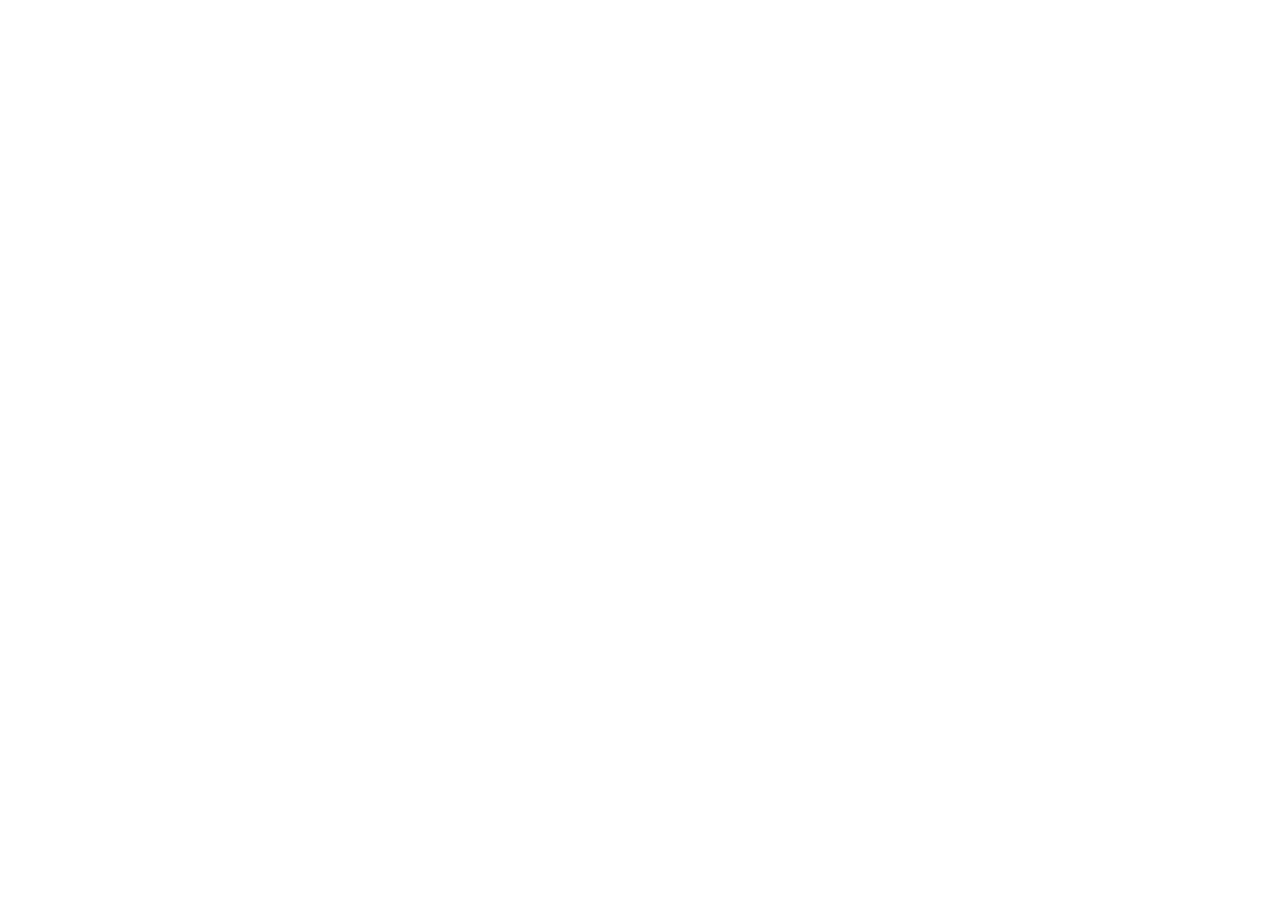
==== index.html @ 5e7575db "Point CTAs to live Web app and APK" ====
<!doctype html>
<html lang="ru">
  <head>
    <meta charset="UTF-8" />
    <link rel="icon" type="image/svg+xml" href="/arabic-mastery-landing-preview/favicon.svg" />
    <meta name="viewport" content="width=device-width, initial-scale=1.0" />
    <meta
      name="description"
      content="Arabic Mastery Foundation — изучайте арабский через настоящие предложения. Урок 1 бесплатно без карты. Полный доступ — 2000 ₽ навсегда."
    />
    <meta name="theme-color" content="#f7f3eb" />
    <title>Arabic Mastery Foundation — Изучайте арабский язык</title>
    <link rel="canonical" href="https://arabicmastery.foundation/" />
    <meta property="og:site_name" content="Arabic Mastery Foundation" />
    <meta property="og:title" content="Arabic Mastery Foundation — понимайте арабский" />
    <meta property="og:description" content="Урок 1 — бесплатно. Полный доступ — 2000 ₽ навсегда. Партнёрская программа 50%." />
    <meta property="og:type" content="website" />
    <meta property="og:locale" content="ru_RU" />
    <meta property="og:url" content="https://arabicmastery.foundation/" />
    <meta property="og:image" content="https://arabicmastery.foundation/og-image.png" />
    <meta property="og:image:alt" content="Arabic Mastery Foundation — أساس" />
    <meta property="og:image:width" content="1200" />
    <meta property="og:image:height" content="630" />
    <meta property="og:image:type" content="image/png" />
    <meta name="twitter:card" content="summary_large_image" />
    <meta name="twitter:title" content="Arabic Mastery Foundation — понимайте арабский" />
    <meta name="twitter:description" content="Урок 1 — бесплатно. Полный доступ — 2000 ₽ навсегда. Партнёрская программа 50%." />
    <meta name="twitter:image" content="https://arabicmastery.foundation/og-image.png" />
    <link rel="preconnect" href="https://fonts.googleapis.com" />
    <link rel="preconnect" href="https://fonts.gstatic.com" crossorigin />
    <link href="https://fonts.googleapis.com/css2?family=Inter:wght@300;400;500;600;700&family=Amiri:wght@400;700&family=Scheherazade+New:wght@400;500;700&display=swap" rel="stylesheet" />
    <script type="module" crossorigin src="/arabic-mastery-landing-preview/assets/index-BnB8x9pa.js"></script>
    <link rel="stylesheet" crossorigin href="/arabic-mastery-landing-preview/assets/index-DYSwurYA.css">
  </head>
  <body>
    <div id="root"></div>
  </body>
</html>
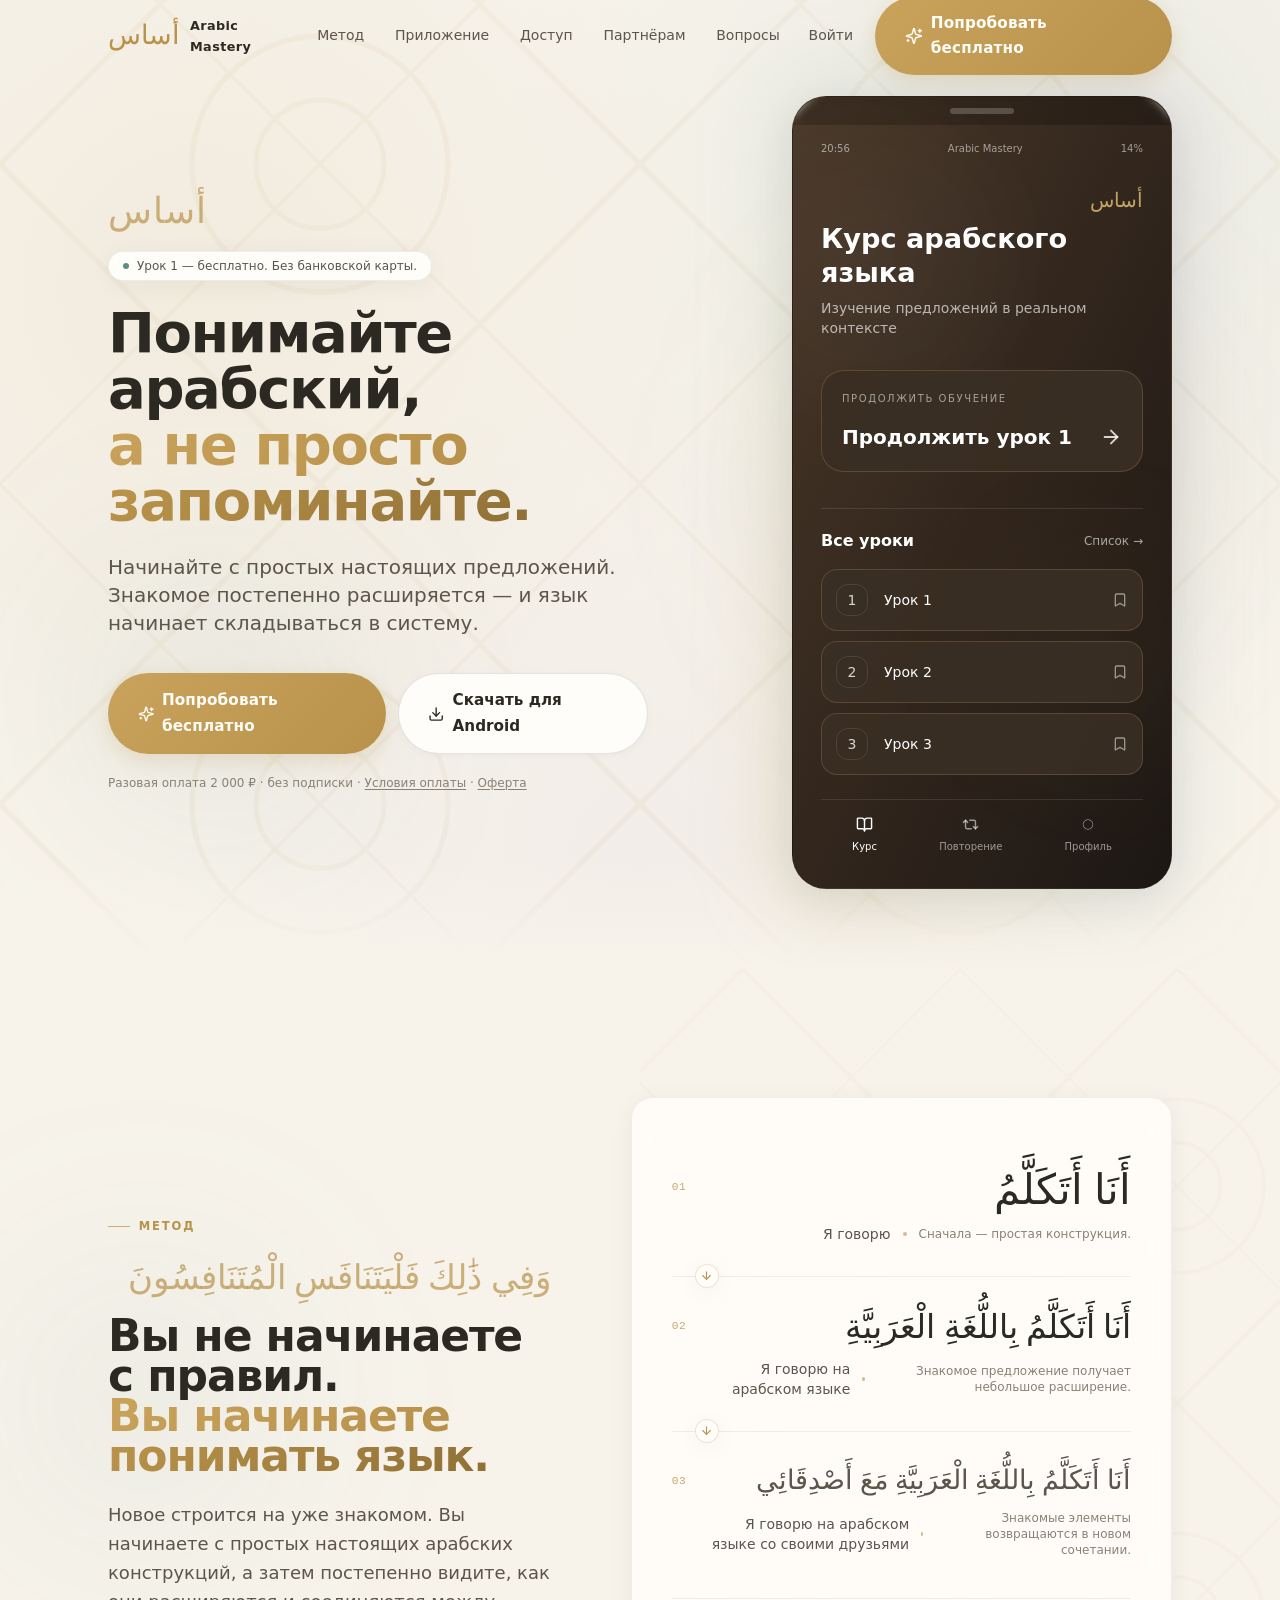
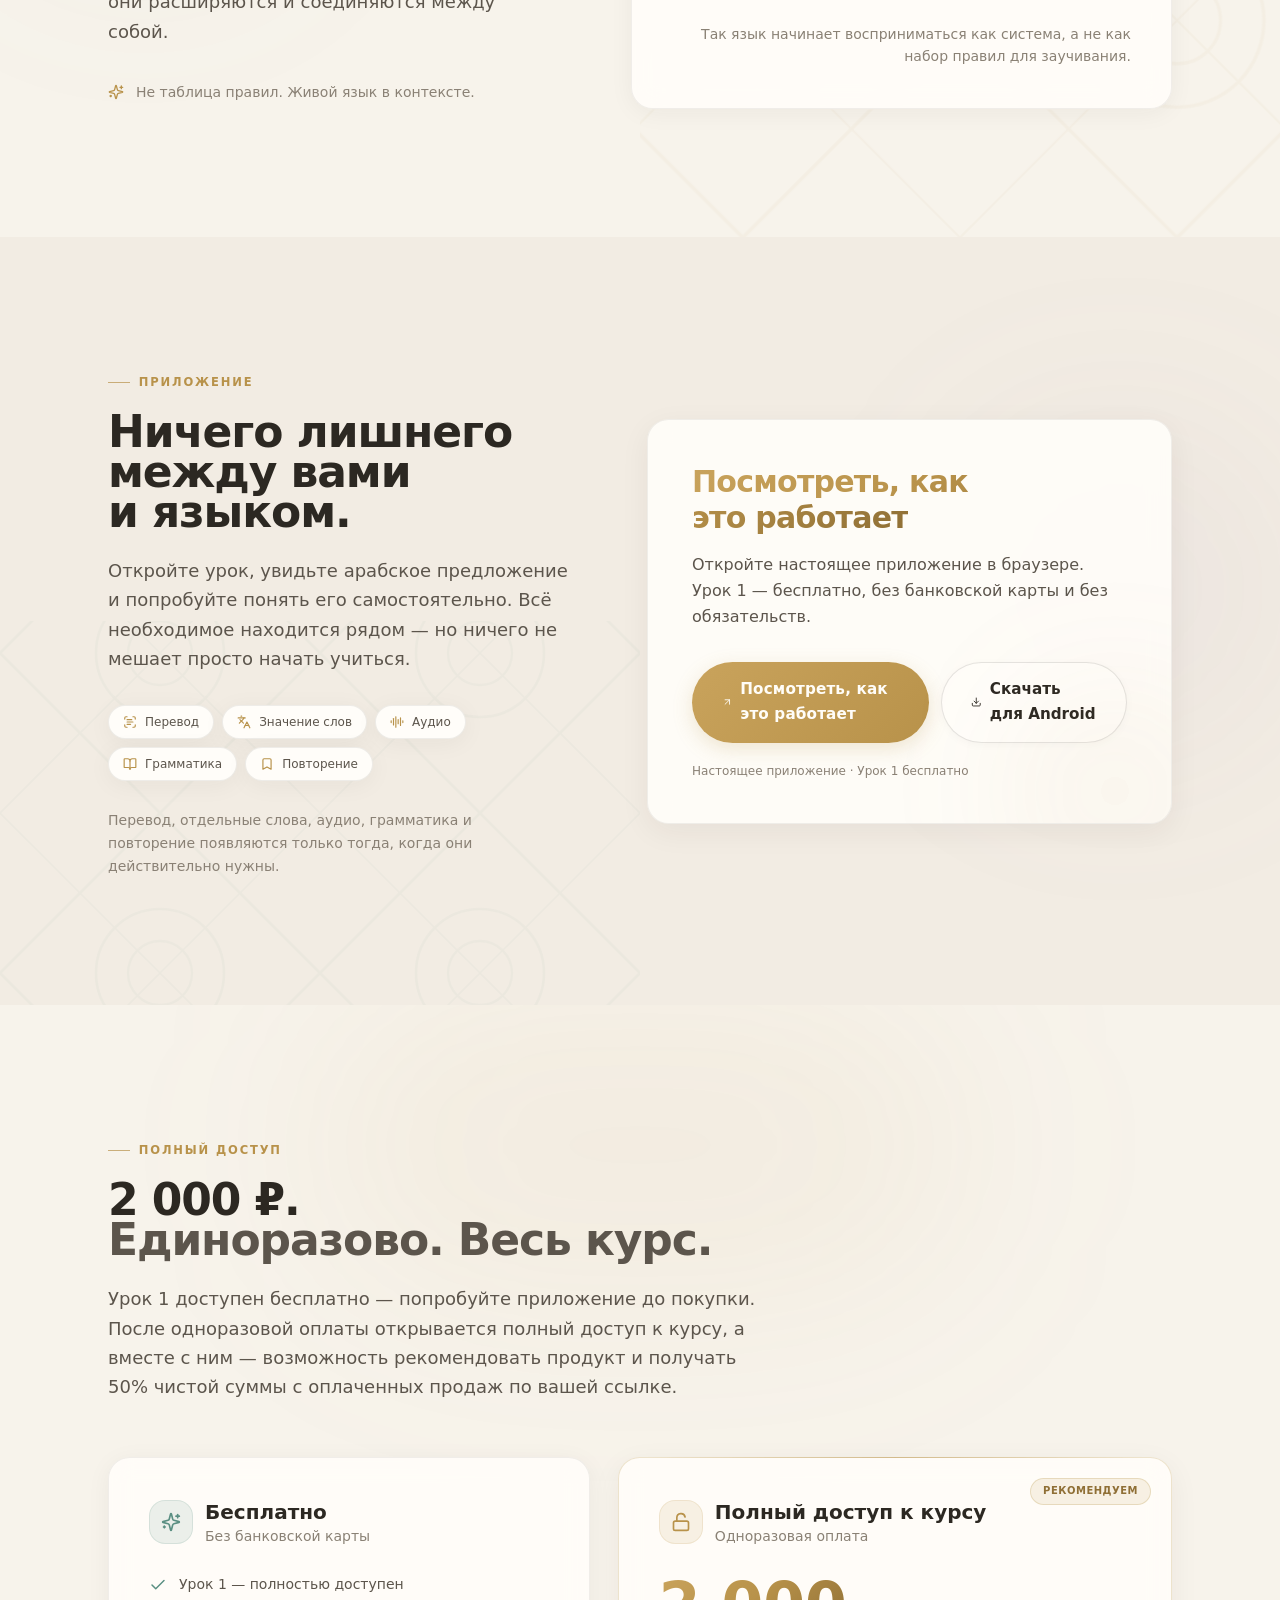
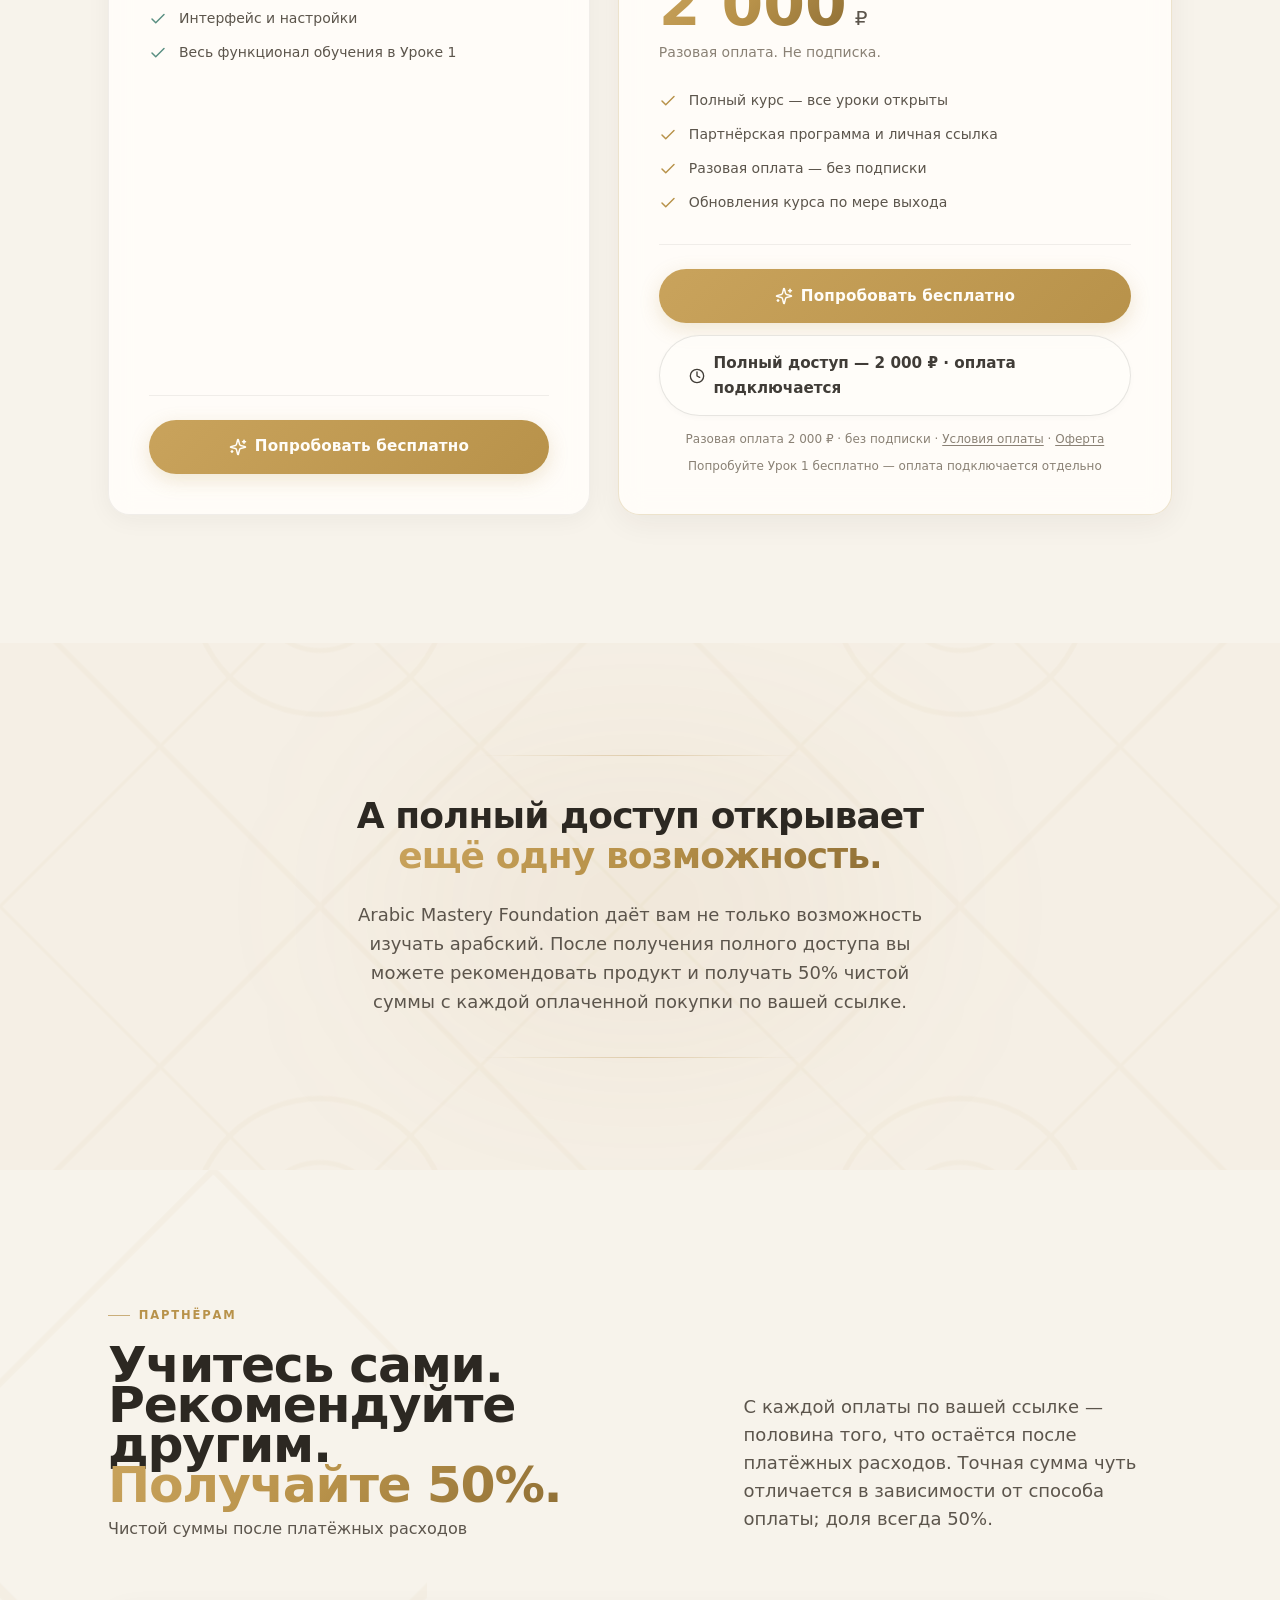
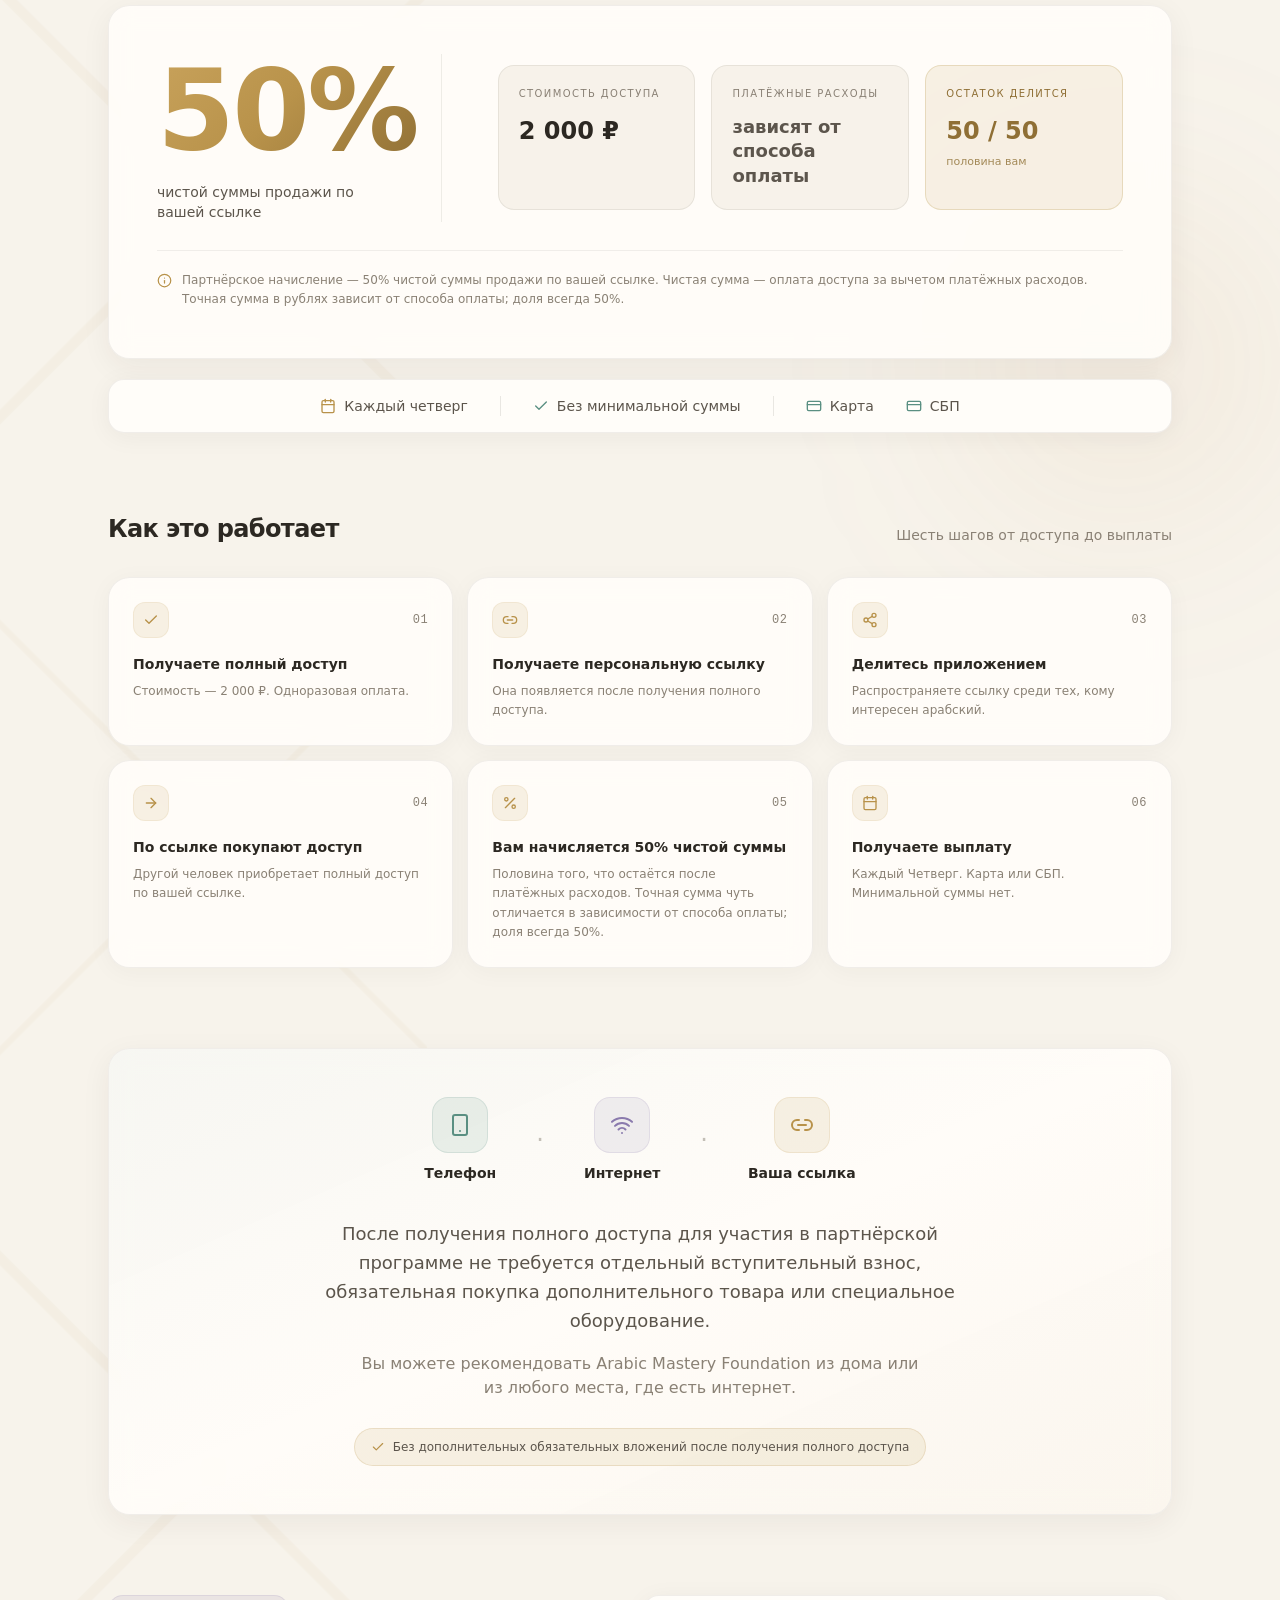
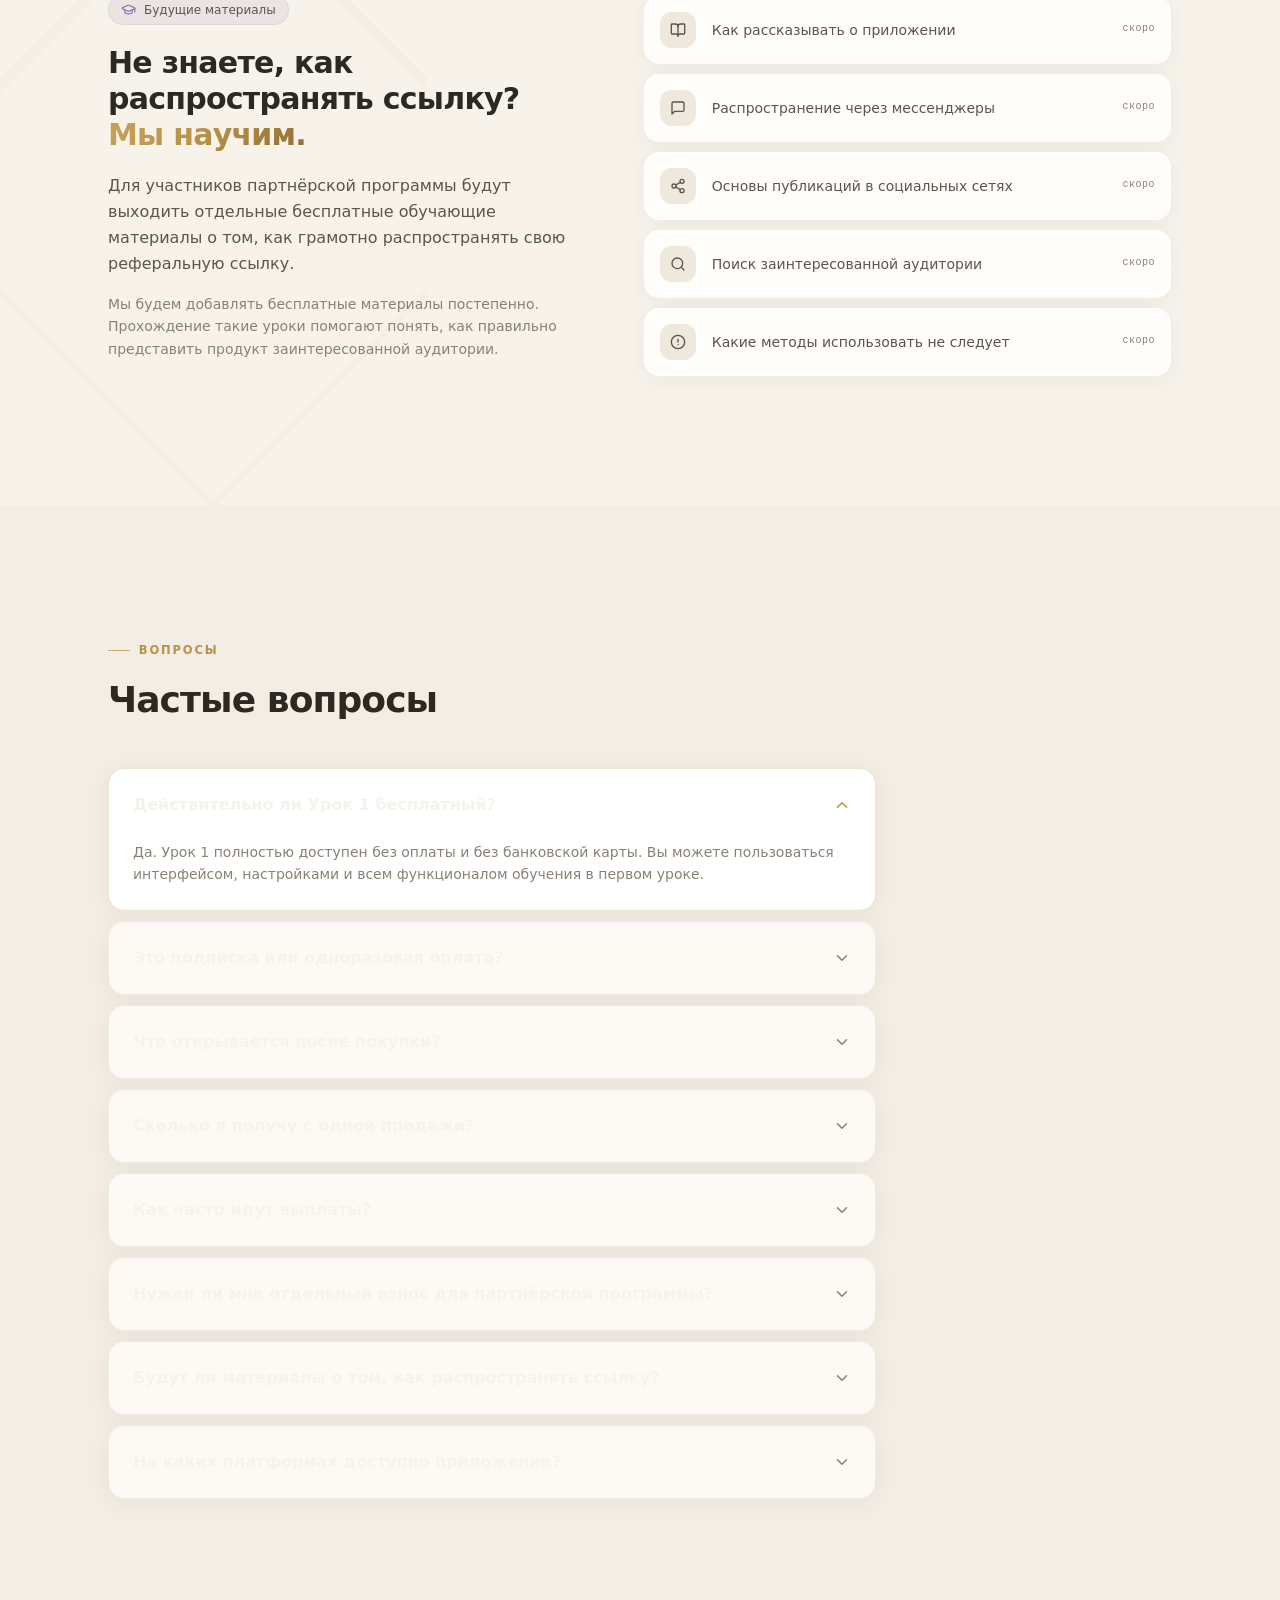
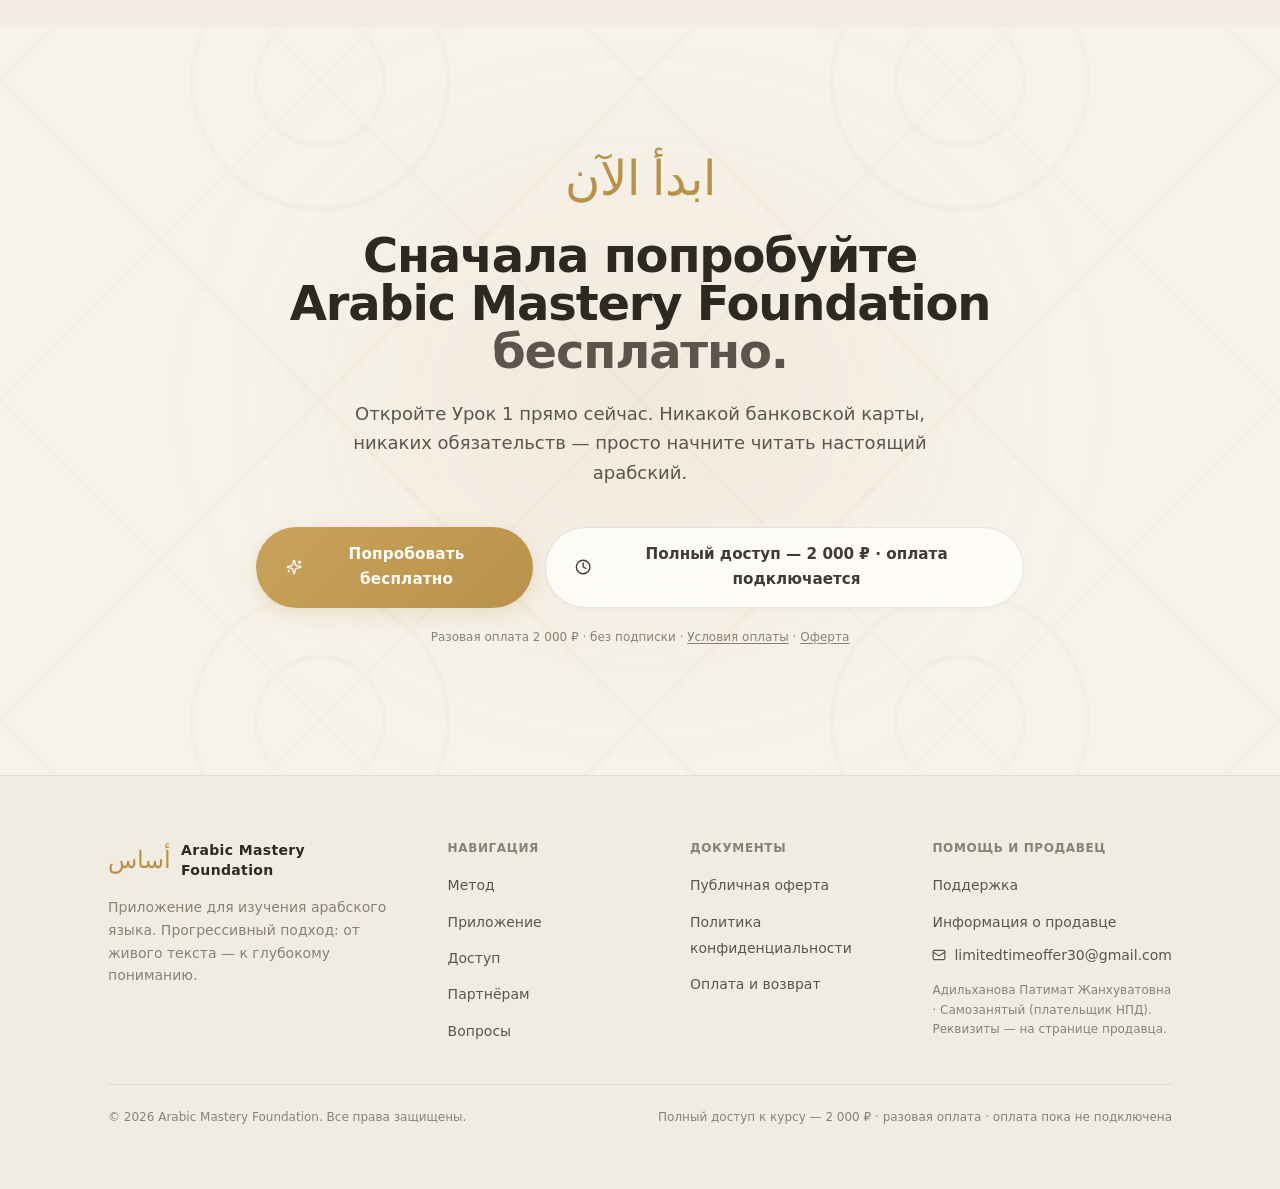
==== commit 7b60e1bd: "Point production origin to arabicmasteryapp.com with root base Switch published Pages assets from th" ====
--- a/index.html
+++ b/index.html
@@ -2,35 +2,35 @@
 <html lang="ru">
   <head>
     <meta charset="UTF-8" />
-    <link rel="icon" type="image/svg+xml" href="/arabic-mastery-landing-preview/favicon.svg" />
+    <link rel="icon" type="image/svg+xml" href="/favicon.svg" />
     <meta name="viewport" content="width=device-width, initial-scale=1.0" />
     <meta
       name="description"
-      content="Arabic Mastery Foundation — изучайте арабский через настоящие предложения. Урок 1 бесплатно без карты. Полный доступ — 2000 ₽ навсегда."
+      content="Arabic Mastery Foundation — изучайте арабский через настоящие предложения. Урок 1 бесплатно без карты. Полный доступ — 2000 ₽, разовая оплата."
     />
     <meta name="theme-color" content="#f7f3eb" />
     <title>Arabic Mastery Foundation — Изучайте арабский язык</title>
-    <link rel="canonical" href="https://arabicmastery.foundation/" />
+    <link rel="canonical" href="https://arabicmasteryapp.com/" />
     <meta property="og:site_name" content="Arabic Mastery Foundation" />
     <meta property="og:title" content="Arabic Mastery Foundation — понимайте арабский" />
-    <meta property="og:description" content="Урок 1 — бесплатно. Полный доступ — 2000 ₽ навсегда. Партнёрская программа 50%." />
+    <meta property="og:description" content="Урок 1 — бесплатно. Полный доступ — 2000 ₽, разовая оплата. Партнёрская программа 50%." />
     <meta property="og:type" content="website" />
     <meta property="og:locale" content="ru_RU" />
-    <meta property="og:url" content="https://arabicmastery.foundation/" />
-    <meta property="og:image" content="https://arabicmastery.foundation/og-image.png" />
+    <meta property="og:url" content="https://arabicmasteryapp.com/" />
+    <meta property="og:image" content="https://arabicmasteryapp.com/og-image.png" />
     <meta property="og:image:alt" content="Arabic Mastery Foundation — أساس" />
     <meta property="og:image:width" content="1200" />
     <meta property="og:image:height" content="630" />
     <meta property="og:image:type" content="image/png" />
     <meta name="twitter:card" content="summary_large_image" />
     <meta name="twitter:title" content="Arabic Mastery Foundation — понимайте арабский" />
-    <meta name="twitter:description" content="Урок 1 — бесплатно. Полный доступ — 2000 ₽ навсегда. Партнёрская программа 50%." />
-    <meta name="twitter:image" content="https://arabicmastery.foundation/og-image.png" />
+    <meta name="twitter:description" content="Урок 1 — бесплатно. Полный доступ — 2000 ₽, разовая оплата. Партнёрская программа 50%." />
+    <meta name="twitter:image" content="https://arabicmasteryapp.com/og-image.png" />
     <link rel="preconnect" href="https://fonts.googleapis.com" />
     <link rel="preconnect" href="https://fonts.gstatic.com" crossorigin />
     <link href="https://fonts.googleapis.com/css2?family=Inter:wght@300;400;500;600;700&family=Amiri:wght@400;700&family=Scheherazade+New:wght@400;500;700&display=swap" rel="stylesheet" />
-    <script type="module" crossorigin src="/arabic-mastery-landing-preview/assets/index-BnB8x9pa.js"></script>
-    <link rel="stylesheet" crossorigin href="/arabic-mastery-landing-preview/assets/index-DYSwurYA.css">
+    <script type="module" crossorigin src="/assets/index-eYxaftoe.js"></script>
+    <link rel="stylesheet" crossorigin href="/assets/index-3c7gn5OR.css">
   </head>
   <body>
     <div id="root"></div>
--- a/assets/index-3c7gn5OR.css
+++ b/assets/index-3c7gn5OR.css
@@ -0,0 +1 @@
+*,:before,:after{--tw-border-spacing-x: 0;--tw-border-spacing-y: 0;--tw-translate-x: 0;--tw-translate-y: 0;--tw-rotate: 0;--tw-skew-x: 0;--tw-skew-y: 0;--tw-scale-x: 1;--tw-scale-y: 1;--tw-pan-x: ;--tw-pan-y: ;--tw-pinch-zoom: ;--tw-scroll-snap-strictness: proximity;--tw-gradient-from-position: ;--tw-gradient-via-position: ;--tw-gradient-to-position: ;--tw-ordinal: ;--tw-slashed-zero: ;--tw-numeric-figure: ;--tw-numeric-spacing: ;--tw-numeric-fraction: ;--tw-ring-inset: ;--tw-ring-offset-width: 0px;--tw-ring-offset-color: #fff;--tw-ring-color: rgb(59 130 246 / .5);--tw-ring-offset-shadow: 0 0 #0000;--tw-ring-shadow: 0 0 #0000;--tw-shadow: 0 0 #0000;--tw-shadow-colored: 0 0 #0000;--tw-blur: ;--tw-brightness: ;--tw-contrast: ;--tw-grayscale: ;--tw-hue-rotate: ;--tw-invert: ;--tw-saturate: ;--tw-sepia: ;--tw-drop-shadow: ;--tw-backdrop-blur: ;--tw-backdrop-brightness: ;--tw-backdrop-contrast: ;--tw-backdrop-grayscale: ;--tw-backdrop-hue-rotate: ;--tw-backdrop-invert: ;--tw-backdrop-opacity: ;--tw-backdrop-saturate: ;--tw-backdrop-sepia: ;--tw-contain-size: ;--tw-contain-layout: ;--tw-contain-paint: ;--tw-contain-style: }::backdrop{--tw-border-spacing-x: 0;--tw-border-spacing-y: 0;--tw-translate-x: 0;--tw-translate-y: 0;--tw-rotate: 0;--tw-skew-x: 0;--tw-skew-y: 0;--tw-scale-x: 1;--tw-scale-y: 1;--tw-pan-x: ;--tw-pan-y: ;--tw-pinch-zoom: ;--tw-scroll-snap-strictness: proximity;--tw-gradient-from-position: ;--tw-gradient-via-position: ;--tw-gradient-to-position: ;--tw-ordinal: ;--tw-slashed-zero: ;--tw-numeric-figure: ;--tw-numeric-spacing: ;--tw-numeric-fraction: ;--tw-ring-inset: ;--tw-ring-offset-width: 0px;--tw-ring-offset-color: #fff;--tw-ring-color: rgb(59 130 246 / .5);--tw-ring-offset-shadow: 0 0 #0000;--tw-ring-shadow: 0 0 #0000;--tw-shadow: 0 0 #0000;--tw-shadow-colored: 0 0 #0000;--tw-blur: ;--tw-brightness: ;--tw-contrast: ;--tw-grayscale: ;--tw-hue-rotate: ;--tw-invert: ;--tw-saturate: ;--tw-sepia: ;--tw-drop-shadow: ;--tw-backdrop-blur: ;--tw-backdrop-brightness: ;--tw-backdrop-contrast: ;--tw-backdrop-grayscale: ;--tw-backdrop-hue-rotate: ;--tw-backdrop-invert: ;--tw-backdrop-opacity: ;--tw-backdrop-saturate: ;--tw-backdrop-sepia: ;--tw-contain-size: ;--tw-contain-layout: ;--tw-contain-paint: ;--tw-contain-style: }*,:before,:after{box-sizing:border-box;border-width:0;border-style:solid;border-color:#e5e7eb}:before,:after{--tw-content: ""}html,:host{line-height:1.5;-webkit-text-size-adjust:100%;-moz-tab-size:4;-o-tab-size:4;tab-size:4;font-family:Inter,system-ui,sans-serif;font-feature-settings:normal;font-variation-settings:normal;-webkit-tap-highlight-color:transparent}body{margin:0;line-height:inherit}hr{height:0;color:inherit;border-top-width:1px}abbr:where([title]){-webkit-text-decoration:underline dotted;text-decoration:underline dotted}h1,h2,h3,h4,h5,h6{font-size:inherit;font-weight:inherit}a{color:inherit;text-decoration:inherit}b,strong{font-weight:bolder}code,kbd,samp,pre{font-family:ui-monospace,SFMono-Regular,Menlo,Monaco,Consolas,Liberation Mono,Courier New,monospace;font-feature-settings:normal;font-variation-settings:normal;font-size:1em}small{font-size:80%}sub,sup{font-size:75%;line-height:0;position:relative;vertical-align:baseline}sub{bottom:-.25em}sup{top:-.5em}table{text-indent:0;border-color:inherit;border-collapse:collapse}button,input,optgroup,select,textarea{font-family:inherit;font-feature-settings:inherit;font-variation-settings:inherit;font-size:100%;font-weight:inherit;line-height:inherit;letter-spacing:inherit;color:inherit;margin:0;padding:0}button,select{text-transform:none}button,input:where([type=button]),input:where([type=reset]),input:where([type=submit]){-webkit-appearance:button;background-color:transparent;background-image:none}:-moz-focusring{outline:auto}:-moz-ui-invalid{box-shadow:none}progress{vertical-align:baseline}::-webkit-inner-spin-button,::-webkit-outer-spin-button{height:auto}[type=search]{-webkit-appearance:textfield;outline-offset:-2px}::-webkit-search-decoration{-webkit-appearance:none}::-webkit-file-upload-button{-webkit-appearance:button;font:inherit}summary{display:list-item}blockquote,dl,dd,h1,h2,h3,h4,h5,h6,hr,figure,p,pre{margin:0}fieldset{margin:0;padding:0}legend{padding:0}ol,ul,menu{list-style:none;margin:0;padding:0}dialog{padding:0}textarea{resize:vertical}input::-moz-placeholder,textarea::-moz-placeholder{opacity:1;color:#9ca3af}input::placeholder,textarea::placeholder{opacity:1;color:#9ca3af}button,[role=button]{cursor:pointer}:disabled{cursor:default}img,svg,video,canvas,audio,iframe,embed,object{display:block;vertical-align:middle}img,video{max-width:100%;height:auto}[hidden]:where(:not([hidden=until-found])){display:none}:root{--bg-base: #f7f3eb;--bg-elevated: #fffdf9;--bg-card: #ffffff;--bg-muted: #efe8dc;--border-subtle: rgba(44, 40, 34, .07);--border-default: rgba(44, 40, 34, .12);--text-primary: #2c2822;--text-secondary: #5c554c;--text-tertiary: #8a8175;--accent-gold: #b8924a;--accent-gold-soft: rgba(184, 146, 74, .12);--accent-teal: #5a8f82;--accent-teal-soft: rgba(90, 143, 130, .12);--accent-violet: #8a7aad;--accent-violet-soft: rgba(138, 122, 173, .12)}*{margin:0;padding:0;box-sizing:border-box}html{scroll-behavior:smooth;scroll-padding-top:5.5rem;-webkit-font-smoothing:antialiased;-moz-osx-font-smoothing:grayscale}body{background-color:var(--bg-base);color:var(--text-primary);font-family:Inter,system-ui,-apple-system,sans-serif;font-weight:400;line-height:1.65;overflow-x:hidden}.font-arabic{font-family:Scheherazade New,Amiri,serif;direction:rtl;unicode-bidi:embed}.font-arabic-display{font-family:Amiri,serif;direction:rtl;unicode-bidi:embed}::-moz-selection{background:#b8924a38;color:#2c2822}::selection{background:#b8924a38;color:#2c2822}::-webkit-scrollbar{width:8px}::-webkit-scrollbar-track{background:var(--bg-base)}::-webkit-scrollbar-thumb{background:#2c28221f;border-radius:4px}::-webkit-scrollbar-thumb:hover{background:#2c282233}.container-wide{width:100%;max-width:1120px;margin:0 auto;padding-left:1.25rem;padding-right:1.25rem}@media (min-width: 640px){.container-wide{padding-left:1.75rem;padding-right:1.75rem}}.text-gradient-gold{background:linear-gradient(135deg,#c9a35c,#b8924a 48%,#8f6f35);-webkit-background-clip:text;background-clip:text;-webkit-text-fill-color:transparent;color:transparent}.glass-card{background:#fffdf9eb;backdrop-filter:blur(12px);-webkit-backdrop-filter:blur(12px);border:1px solid var(--border-subtle);border-radius:1.35rem;box-shadow:0 4px 24px #2c28220a}.glass-card-hover{transition:border-color .35s ease,transform .35s ease,box-shadow .35s ease}.glass-card-hover:hover{border-color:#b8924a47;transform:translateY(-2px);box-shadow:0 14px 40px #2c282212}.btn-primary{display:inline-flex;align-items:center;justify-content:center;gap:.5rem;padding:.9rem 1.85rem;border-radius:999px;font-weight:600;font-size:.95rem;letter-spacing:.01em;background:linear-gradient(135deg,#c9a35c,#b8924a);color:#fffdf8;transition:all .3s ease;cursor:pointer;border:none;text-decoration:none;box-shadow:0 6px 20px #b8924a38}.btn-primary:hover{background:linear-gradient(135deg,#d4b06a,#c9a35c);transform:translateY(-1px);box-shadow:0 10px 28px #b8924a47}.btn-secondary{display:inline-flex;align-items:center;justify-content:center;gap:.5rem;padding:.9rem 1.85rem;border-radius:999px;font-weight:600;font-size:.95rem;background:#fffdf9;color:var(--text-primary);border:1px solid var(--border-default);transition:all .3s ease;cursor:pointer;text-decoration:none;box-shadow:0 2px 10px #2c282208}.btn-secondary:hover{background:#fff;border-color:#b8924a59}.btn-ghost{display:inline-flex;align-items:center;justify-content:center;gap:.375rem;padding:.5rem .9rem;border-radius:.65rem;font-weight:500;font-size:.875rem;color:var(--text-secondary);background:transparent;border:none;transition:color .25s ease,background .25s ease;cursor:pointer;text-decoration:none}.btn-ghost:hover{color:var(--text-primary);background:#2c28220a}.section-label{display:inline-flex;align-items:center;gap:.55rem;font-size:.72rem;font-weight:600;text-transform:uppercase;letter-spacing:.16em;color:var(--accent-gold)}.section-label:before{content:"";width:22px;height:1px;background:var(--accent-gold);opacity:.7}.editorial-rule{height:1px;background:linear-gradient(90deg,transparent,rgba(184,146,74,.35),transparent)}.pointer-events-none{pointer-events:none}.fixed{position:fixed}.absolute{position:absolute}.relative{position:relative}.sticky{position:sticky}.-inset-5{top:-1.25rem;right:-1.25rem;bottom:-1.25rem;left:-1.25rem}.inset-0{top:0;right:0;bottom:0;left:0}.inset-x-0{left:0;right:0}.-bottom-16{bottom:-4rem}.-bottom-3{bottom:-.75rem}.-right-10{right:-2.5rem}.-top-px{top:-1px}.bottom-0{bottom:0}.bottom-\[12\%\]{bottom:12%}.left-0{left:0}.left-1\/2{left:50%}.left-10{left:2.5rem}.left-8{left:2rem}.left-\[1\.45rem\]{left:1.45rem}.left-\[5\%\]{left:5%}.right-0{right:0}.right-10{right:2.5rem}.right-5{right:1.25rem}.right-8{right:2rem}.right-\[8\%\]{right:8%}.top-0{top:0}.top-1\/2{top:50%}.top-1\/3{top:33.333333%}.top-1\/4{top:25%}.top-5{top:1.25rem}.top-\[30\%\]{top:30%}.-z-10{z-index:-10}.z-10{z-index:10}.z-40{z-index:40}.z-50{z-index:50}.mx-auto{margin-left:auto;margin-right:auto}.mb-1{margin-bottom:.25rem}.mb-10{margin-bottom:2.5rem}.mb-2{margin-bottom:.5rem}.mb-3{margin-bottom:.75rem}.mb-4{margin-bottom:1rem}.mb-5{margin-bottom:1.25rem}.mb-6{margin-bottom:1.5rem}.mb-7{margin-bottom:1.75rem}.mb-8{margin-bottom:2rem}.mb-9{margin-bottom:2.25rem}.ml-auto{margin-left:auto}.mt-0\.5{margin-top:.125rem}.mt-1\.5{margin-top:.375rem}.mt-10{margin-top:2.5rem}.mt-12{margin-top:3rem}.mt-14{margin-top:3.5rem}.mt-16{margin-top:4rem}.mt-2{margin-top:.5rem}.mt-3{margin-top:.75rem}.mt-3\.5{margin-top:.875rem}.mt-4{margin-top:1rem}.mt-5{margin-top:1.25rem}.mt-6{margin-top:1.5rem}.mt-7{margin-top:1.75rem}.mt-8{margin-top:2rem}.mt-9{margin-top:2.25rem}.flex{display:flex}.inline-flex{display:inline-flex}.grid{display:grid}.hidden{display:none}.h-1{height:.25rem}.h-1\.5{height:.375rem}.h-1\/2{height:50%}.h-11{height:2.75rem}.h-14{height:3.5rem}.h-16{height:4rem}.h-28{height:7rem}.h-48{height:12rem}.h-5{height:1.25rem}.h-6{height:1.5rem}.h-7{height:1.75rem}.h-72{height:18rem}.h-8{height:2rem}.h-80{height:20rem}.h-9{height:2.25rem}.h-\[280px\]{height:280px}.h-\[300px\]{height:300px}.h-\[380px\]{height:380px}.h-\[420px\]{height:420px}.h-full{height:100%}.h-px{height:1px}.min-h-\[100svh\]{min-height:100svh}.min-h-screen{min-height:100vh}.w-1{width:.25rem}.w-1\.5{width:.375rem}.w-1\/2{width:50%}.w-1\/3{width:33.333333%}.w-11{width:2.75rem}.w-14{width:3.5rem}.w-16{width:4rem}.w-48{width:12rem}.w-6{width:1.5rem}.w-72{width:18rem}.w-8{width:2rem}.w-80{width:20rem}.w-9{width:2.25rem}.w-\[300px\]{width:300px}.w-\[380px\]{width:380px}.w-\[480px\]{width:480px}.w-\[560px\]{width:560px}.w-\[640px\]{width:640px}.w-full{width:100%}.w-px{width:1px}.min-w-0{min-width:0px}.max-w-2xl{max-width:42rem}.max-w-3xl{max-width:48rem}.max-w-\[14rem\]{max-width:14rem}.max-w-\[380px\]{max-width:380px}.max-w-lg{max-width:32rem}.max-w-md{max-width:28rem}.max-w-xl{max-width:36rem}.max-w-xs{max-width:20rem}.flex-1{flex:1 1 0%}.shrink-0{flex-shrink:0}.-translate-x-1\/2{--tw-translate-x: -50%;transform:translate(var(--tw-translate-x),var(--tw-translate-y)) rotate(var(--tw-rotate)) skew(var(--tw-skew-x)) skewY(var(--tw-skew-y)) scaleX(var(--tw-scale-x)) scaleY(var(--tw-scale-y))}.-translate-y-1\/2{--tw-translate-y: -50%;transform:translate(var(--tw-translate-x),var(--tw-translate-y)) rotate(var(--tw-rotate)) skew(var(--tw-skew-x)) skewY(var(--tw-skew-y)) scaleX(var(--tw-scale-x)) scaleY(var(--tw-scale-y))}.rotate-180{--tw-rotate: 180deg;transform:translate(var(--tw-translate-x),var(--tw-translate-y)) rotate(var(--tw-rotate)) skew(var(--tw-skew-x)) skewY(var(--tw-skew-y)) scaleX(var(--tw-scale-x)) scaleY(var(--tw-scale-y))}@keyframes fadeIn{0%{opacity:0}to{opacity:1}}.animate-fade-in{animation:fadeIn .7s ease forwards}@keyframes shimmer{0%,to{opacity:.45}50%{opacity:.9}}.animate-shimmer{animation:shimmer 3s ease-in-out infinite}.list-disc{list-style-type:disc}.flex-col{flex-direction:column}.flex-wrap{flex-wrap:wrap}.items-start{align-items:flex-start}.items-end{align-items:flex-end}.items-center{align-items:center}.items-baseline{align-items:baseline}.items-stretch{align-items:stretch}.justify-center{justify-content:center}.justify-between{justify-content:space-between}.justify-around{justify-content:space-around}.gap-0\.5{gap:.125rem}.gap-1\.5{gap:.375rem}.gap-10{gap:2.5rem}.gap-14{gap:3.5rem}.gap-2{gap:.5rem}.gap-2\.5{gap:.625rem}.gap-3{gap:.75rem}.gap-3\.5{gap:.875rem}.gap-4{gap:1rem}.gap-5{gap:1.25rem}.gap-8{gap:2rem}.gap-9{gap:2.25rem}.gap-x-5{-moz-column-gap:1.25rem;column-gap:1.25rem}.gap-y-2{row-gap:.5rem}.gap-y-3{row-gap:.75rem}.space-y-1\.5>:not([hidden])~:not([hidden]){--tw-space-y-reverse: 0;margin-top:calc(.375rem * calc(1 - var(--tw-space-y-reverse)));margin-bottom:calc(.375rem * var(--tw-space-y-reverse))}.space-y-2>:not([hidden])~:not([hidden]){--tw-space-y-reverse: 0;margin-top:calc(.5rem * calc(1 - var(--tw-space-y-reverse)));margin-bottom:calc(.5rem * var(--tw-space-y-reverse))}.space-y-2\.5>:not([hidden])~:not([hidden]){--tw-space-y-reverse: 0;margin-top:calc(.625rem * calc(1 - var(--tw-space-y-reverse)));margin-bottom:calc(.625rem * var(--tw-space-y-reverse))}.space-y-3>:not([hidden])~:not([hidden]){--tw-space-y-reverse: 0;margin-top:calc(.75rem * calc(1 - var(--tw-space-y-reverse)));margin-bottom:calc(.75rem * var(--tw-space-y-reverse))}.space-y-3\.5>:not([hidden])~:not([hidden]){--tw-space-y-reverse: 0;margin-top:calc(.875rem * calc(1 - var(--tw-space-y-reverse)));margin-bottom:calc(.875rem * var(--tw-space-y-reverse))}.space-y-5>:not([hidden])~:not([hidden]){--tw-space-y-reverse: 0;margin-top:calc(1.25rem * calc(1 - var(--tw-space-y-reverse)));margin-bottom:calc(1.25rem * var(--tw-space-y-reverse))}.space-y-7>:not([hidden])~:not([hidden]){--tw-space-y-reverse: 0;margin-top:calc(1.75rem * calc(1 - var(--tw-space-y-reverse)));margin-bottom:calc(1.75rem * var(--tw-space-y-reverse))}.overflow-hidden{overflow:hidden}.whitespace-pre-wrap{white-space:pre-wrap}.rounded-2xl{border-radius:1rem}.rounded-\[1\.4rem\]{border-radius:1.4rem}.rounded-\[2\.15rem\]{border-radius:2.15rem}.rounded-\[3\.2rem\]{border-radius:3.2rem}.rounded-full{border-radius:9999px}.rounded-xl{border-radius:.75rem}.border{border-width:1px}.border-b{border-bottom-width:1px}.border-t{border-top-width:1px}.border-\[\#a8885c\]\/30{border-color:#a8885c4d}.border-gold\/10{border-color:#b8924a1a}.border-gold\/15{border-color:#b8924a26}.border-gold\/20{border-color:#b8924a33}.border-gold\/25{border-color:#b8924a40}.border-ink-primary\/10{border-color:#2c28221a}.border-ink-primary\/\[0\.07\]{border-color:#2c282212}.border-ink-primary\/\[0\.08\]{border-color:#2c282214}.border-teal\/15{border-color:#5a8f8226}.border-transparent{border-color:transparent}.border-violet\/15{border-color:#8a7aad26}.border-white\/10{border-color:#ffffff1a}.border-white\/15{border-color:#ffffff26}.bg-\[\#1e4248\]\/85{background-color:#1e4248d9}.bg-\[\#3a2f24\]\/90{background-color:#3a2f24e6}.bg-base{--tw-bg-opacity: 1;background-color:rgb(247 243 235 / var(--tw-bg-opacity, 1))}.bg-base-card{--tw-bg-opacity: 1;background-color:rgb(255 255 255 / var(--tw-bg-opacity, 1))}.bg-base-elevated{--tw-bg-opacity: 1;background-color:rgb(255 253 249 / var(--tw-bg-opacity, 1))}.bg-base-elevated\/80{background-color:#fffdf9cc}.bg-base-elevated\/90{background-color:#fffdf9e6}.bg-base-elevated\/95{background-color:#fffdf9f2}.bg-base-muted{--tw-bg-opacity: 1;background-color:rgb(239 232 220 / var(--tw-bg-opacity, 1))}.bg-base-muted\/40{background-color:#efe8dc66}.bg-base-muted\/50{background-color:#efe8dc80}.bg-base-muted\/55{background-color:#efe8dc8c}.bg-base-muted\/60{background-color:#efe8dc99}.bg-black\/20{background-color:#0003}.bg-gold-soft{background-color:#b8924a1f}.bg-gold-soft\/60,.bg-gold\/60{background-color:#b8924a99}.bg-gold\/\[0\.07\]{background-color:#b8924a12}.bg-gold\/\[0\.08\]{background-color:#b8924a14}.bg-ink-primary\/10{background-color:#2c28221a}.bg-teal{--tw-bg-opacity: 1;background-color:rgb(90 143 130 / var(--tw-bg-opacity, 1))}.bg-teal-soft{background-color:#5a8f821f}.bg-teal\/40{background-color:#5a8f8266}.bg-teal\/\[0\.07\]{background-color:#5a8f8212}.bg-teal\/\[0\.08\]{background-color:#5a8f8214}.bg-transparent{background-color:transparent}.bg-violet-soft{background-color:#8a7aad1f}.bg-violet\/\[0\.06\]{background-color:#8a7aad0f}.bg-white\/20{background-color:#fff3}.bg-\[radial-gradient\(circle_at_20\%_20\%\,rgba\(255\,255\,255\,\.2\)\,transparent_30\%\)\,radial-gradient\(circle_at_80\%_70\%\,rgba\(212\,168\,87\,\.18\)\,transparent_34\%\)\]{background-image:radial-gradient(circle at 20% 20%,rgba(255,255,255,.2),transparent 30%),radial-gradient(circle at 80% 70%,rgba(212,168,87,.18),transparent 34%)}.bg-gradient-to-br{background-image:linear-gradient(to bottom right,var(--tw-gradient-stops))}.bg-gradient-to-r{background-image:linear-gradient(to right,var(--tw-gradient-stops))}.bg-gradient-to-t{background-image:linear-gradient(to top,var(--tw-gradient-stops))}.bg-gradient-to-tr{background-image:linear-gradient(to top right,var(--tw-gradient-stops))}.from-\[\#1a4a4e\]{--tw-gradient-from: #1a4a4e var(--tw-gradient-from-position);--tw-gradient-to: rgb(26 74 78 / 0) var(--tw-gradient-to-position);--tw-gradient-stops: var(--tw-gradient-from), var(--tw-gradient-to)}.from-\[\#1d4a4f\]{--tw-gradient-from: #1d4a4f var(--tw-gradient-from-position);--tw-gradient-to: rgb(29 74 79 / 0) var(--tw-gradient-to-position);--tw-gradient-stops: var(--tw-gradient-from), var(--tw-gradient-to)}.from-\[\#4a3828\]{--tw-gradient-from: #4a3828 var(--tw-gradient-from-position);--tw-gradient-to: rgb(74 56 40 / 0) var(--tw-gradient-to-position);--tw-gradient-stops: var(--tw-gradient-from), var(--tw-gradient-to)}.from-base{--tw-gradient-from: #f7f3eb var(--tw-gradient-from-position);--tw-gradient-to: rgb(247 243 235 / 0) var(--tw-gradient-to-position);--tw-gradient-stops: var(--tw-gradient-from), var(--tw-gradient-to)}.from-gold\/20{--tw-gradient-from: rgb(184 146 74 / .2) var(--tw-gradient-from-position);--tw-gradient-to: rgb(184 146 74 / 0) var(--tw-gradient-to-position);--tw-gradient-stops: var(--tw-gradient-from), var(--tw-gradient-to)}.from-teal\/\[0\.05\]{--tw-gradient-from: rgb(90 143 130 / .05) var(--tw-gradient-from-position);--tw-gradient-to: rgb(90 143 130 / 0) var(--tw-gradient-to-position);--tw-gradient-stops: var(--tw-gradient-from), var(--tw-gradient-to)}.from-transparent{--tw-gradient-from: transparent var(--tw-gradient-from-position);--tw-gradient-to: rgb(0 0 0 / 0) var(--tw-gradient-to-position);--tw-gradient-stops: var(--tw-gradient-from), var(--tw-gradient-to)}.via-\[\#1d3840\]{--tw-gradient-to: rgb(29 56 64 / 0) var(--tw-gradient-to-position);--tw-gradient-stops: var(--tw-gradient-from), #1d3840 var(--tw-gradient-via-position), var(--tw-gradient-to)}.via-\[\#2a3548\]{--tw-gradient-to: rgb(42 53 72 / 0) var(--tw-gradient-to-position);--tw-gradient-stops: var(--tw-gradient-from), #2a3548 var(--tw-gradient-via-position), var(--tw-gradient-to)}.via-\[\#32261d\]{--tw-gradient-to: rgb(50 38 29 / 0) var(--tw-gradient-to-position);--tw-gradient-stops: var(--tw-gradient-from), #32261d var(--tw-gradient-via-position), var(--tw-gradient-to)}.via-gold\/40{--tw-gradient-to: rgb(184 146 74 / 0) var(--tw-gradient-to-position);--tw-gradient-stops: var(--tw-gradient-from), rgb(184 146 74 / .4) var(--tw-gradient-via-position), var(--tw-gradient-to)}.via-gold\/45{--tw-gradient-to: rgb(184 146 74 / 0) var(--tw-gradient-to-position);--tw-gradient-stops: var(--tw-gradient-from), rgb(184 146 74 / .45) var(--tw-gradient-via-position), var(--tw-gradient-to)}.via-gold\/50{--tw-gradient-to: rgb(184 146 74 / 0) var(--tw-gradient-to-position);--tw-gradient-stops: var(--tw-gradient-from), rgb(184 146 74 / .5) var(--tw-gradient-via-position), var(--tw-gradient-to)}.via-teal\/10{--tw-gradient-to: rgb(90 143 130 / 0) var(--tw-gradient-to-position);--tw-gradient-stops: var(--tw-gradient-from), rgb(90 143 130 / .1) var(--tw-gradient-via-position), var(--tw-gradient-to)}.via-transparent{--tw-gradient-to: rgb(0 0 0 / 0) var(--tw-gradient-to-position);--tw-gradient-stops: var(--tw-gradient-from), transparent var(--tw-gradient-via-position), var(--tw-gradient-to)}.to-\[\#142228\]{--tw-gradient-to: #142228 var(--tw-gradient-to-position)}.to-\[\#1a1f2c\]{--tw-gradient-to: #1a1f2c var(--tw-gradient-to-position)}.to-\[\#1c1714\]{--tw-gradient-to: #1c1714 var(--tw-gradient-to-position)}.to-gold\/\[0\.06\]{--tw-gradient-to: rgb(184 146 74 / .06) var(--tw-gradient-to-position)}.to-transparent{--tw-gradient-to: transparent var(--tw-gradient-to-position)}.to-violet\/15{--tw-gradient-to: rgb(138 122 173 / .15) var(--tw-gradient-to-position)}.p-2{padding:.5rem}.p-3\.5{padding:.875rem}.p-4{padding:1rem}.p-5{padding:1.25rem}.p-6{padding:1.5rem}.p-7{padding:1.75rem}.p-8{padding:2rem}.px-2{padding-left:.5rem;padding-right:.5rem}.px-3{padding-left:.75rem;padding-right:.75rem}.px-3\.5{padding-left:.875rem;padding-right:.875rem}.px-4{padding-left:1rem;padding-right:1rem}.px-5{padding-left:1.25rem;padding-right:1.25rem}.px-6{padding-left:1.5rem;padding-right:1.5rem}.py-1{padding-top:.25rem;padding-bottom:.25rem}.py-1\.5{padding-top:.375rem;padding-bottom:.375rem}.py-10{padding-top:2.5rem;padding-bottom:2.5rem}.py-12{padding-top:3rem;padding-bottom:3rem}.py-14{padding-top:3.5rem;padding-bottom:3.5rem}.py-2{padding-top:.5rem;padding-bottom:.5rem}.py-2\.5{padding-top:.625rem;padding-bottom:.625rem}.py-20{padding-top:5rem;padding-bottom:5rem}.py-24{padding-top:6rem;padding-bottom:6rem}.py-3{padding-top:.75rem;padding-bottom:.75rem}.py-4{padding-top:1rem;padding-bottom:1rem}.py-7{padding-top:1.75rem;padding-bottom:1.75rem}.pb-20{padding-bottom:5rem}.pb-5{padding-bottom:1.25rem}.pb-6{padding-bottom:1.5rem}.pl-5{padding-left:1.25rem}.pt-2{padding-top:.5rem}.pt-24{padding-top:6rem}.pt-3{padding-top:.75rem}.pt-4{padding-top:1rem}.pt-5{padding-top:1.25rem}.pt-6{padding-top:1.5rem}.pt-9{padding-top:2.25rem}.text-left{text-align:left}.text-center{text-align:center}.text-right{text-align:right}.font-arabic{font-family:Scheherazade New,Amiri,serif}.font-arabic-display{font-family:Amiri,serif}.font-mono{font-family:ui-monospace,SFMono-Regular,Menlo,Monaco,Consolas,Liberation Mono,Courier New,monospace}.text-2xl{font-size:1.5rem;line-height:2rem}.text-3xl{font-size:1.875rem;line-height:2.25rem}.text-4xl{font-size:2.25rem;line-height:2.5rem}.text-5xl{font-size:3rem;line-height:1}.text-7xl{font-size:4.5rem;line-height:1}.text-\[0\.7rem\]{font-size:.7rem}.text-\[0\.8rem\]{font-size:.8rem}.text-\[1\.7rem\]{font-size:1.7rem}.text-\[10px\]{font-size:10px}.text-\[11px\]{font-size:11px}.text-\[15px\]{font-size:15px}.text-\[2\.35rem\]{font-size:2.35rem}.text-base{font-size:1rem;line-height:1.5rem}.text-lg{font-size:1.125rem;line-height:1.75rem}.text-sm{font-size:.875rem;line-height:1.25rem}.text-xl{font-size:1.25rem;line-height:1.75rem}.text-xs{font-size:.75rem;line-height:1rem}.font-bold{font-weight:700}.font-medium{font-weight:500}.font-semibold{font-weight:600}.uppercase{text-transform:uppercase}.leading-\[1\.06\]{line-height:1.06}.leading-\[1\.08\]{line-height:1.08}.leading-\[1\.14\]{line-height:1.14}.leading-\[1\.85\]{line-height:1.85}.leading-\[1\.95\]{line-height:1.95}.leading-none{line-height:1}.leading-relaxed{line-height:1.625}.leading-snug{line-height:1.375}.leading-tight{line-height:1.25}.tracking-\[0\.03em\]{letter-spacing:.03em}.tracking-\[0\.14em\]{letter-spacing:.14em}.tracking-\[0\.16em\]{letter-spacing:.16em}.tracking-tight{letter-spacing:-.025em}.tracking-wide{letter-spacing:.025em}.tracking-wider{letter-spacing:.05em}.text-\[\#e8c478\]\/80{color:#e8c478cc}.text-\[\#eaf8f7\]{--tw-text-opacity: 1;color:rgb(234 248 247 / var(--tw-text-opacity, 1))}.text-\[\#f2f4fa\]{--tw-text-opacity: 1;color:rgb(242 244 250 / var(--tw-text-opacity, 1))}.text-\[\#f5efe4\]{--tw-text-opacity: 1;color:rgb(245 239 228 / var(--tw-text-opacity, 1))}.text-base{--tw-text-opacity: 1;color:rgb(247 243 235 / var(--tw-text-opacity, 1))}.text-gold{--tw-text-opacity: 1;color:rgb(184 146 74 / var(--tw-text-opacity, 1))}.text-gold-dark{--tw-text-opacity: 1;color:rgb(143 111 53 / var(--tw-text-opacity, 1))}.text-gold-dark\/80{color:#8f6f35cc}.text-gold\/70{color:#b8924ab3}.text-gold\/80{color:#b8924acc}.text-ink-primary{--tw-text-opacity: 1;color:rgb(44 40 34 / var(--tw-text-opacity, 1))}.text-ink-secondary{--tw-text-opacity: 1;color:rgb(92 85 76 / var(--tw-text-opacity, 1))}.text-ink-tertiary{--tw-text-opacity: 1;color:rgb(138 129 117 / var(--tw-text-opacity, 1))}.text-ink-tertiary\/50{color:#8a817580}.text-teal{--tw-text-opacity: 1;color:rgb(90 143 130 / var(--tw-text-opacity, 1))}.text-violet{--tw-text-opacity: 1;color:rgb(138 122 173 / var(--tw-text-opacity, 1))}.text-white{--tw-text-opacity: 1;color:rgb(255 255 255 / var(--tw-text-opacity, 1))}.text-white\/50{color:#ffffff80}.text-white\/55{color:#ffffff8c}.text-white\/60{color:#fff9}.text-white\/65{color:#ffffffa6}.text-white\/75{color:#ffffffbf}.text-white\/80{color:#fffc}.underline{text-decoration-line:underline}.underline-offset-2{text-underline-offset:2px}.opacity-20{opacity:.2}.opacity-90{opacity:.9}.shadow-card{--tw-shadow: 0 4px 24px rgba(44, 40, 34, .05);--tw-shadow-colored: 0 4px 24px var(--tw-shadow-color);box-shadow:var(--tw-ring-offset-shadow, 0 0 #0000),var(--tw-ring-shadow, 0 0 #0000),var(--tw-shadow)}.shadow-lift{--tw-shadow: 0 12px 40px rgba(44, 40, 34, .08);--tw-shadow-colored: 0 12px 40px var(--tw-shadow-color);box-shadow:var(--tw-ring-offset-shadow, 0 0 #0000),var(--tw-ring-shadow, 0 0 #0000),var(--tw-shadow)}.shadow-soft{--tw-shadow: 0 8px 30px rgba(44, 40, 34, .06);--tw-shadow-colored: 0 8px 30px var(--tw-shadow-color);box-shadow:var(--tw-ring-offset-shadow, 0 0 #0000),var(--tw-ring-shadow, 0 0 #0000),var(--tw-shadow)}.blur-2xl{--tw-blur: blur(40px);filter:var(--tw-blur) var(--tw-brightness) var(--tw-contrast) var(--tw-grayscale) var(--tw-hue-rotate) var(--tw-invert) var(--tw-saturate) var(--tw-sepia) var(--tw-drop-shadow)}.blur-\[100px\]{--tw-blur: blur(100px);filter:var(--tw-blur) var(--tw-brightness) var(--tw-contrast) var(--tw-grayscale) var(--tw-hue-rotate) var(--tw-invert) var(--tw-saturate) var(--tw-sepia) var(--tw-drop-shadow)}.blur-\[110px\]{--tw-blur: blur(110px);filter:var(--tw-blur) var(--tw-brightness) var(--tw-contrast) var(--tw-grayscale) var(--tw-hue-rotate) var(--tw-invert) var(--tw-saturate) var(--tw-sepia) var(--tw-drop-shadow)}.blur-\[70px\]{--tw-blur: blur(70px);filter:var(--tw-blur) var(--tw-brightness) var(--tw-contrast) var(--tw-grayscale) var(--tw-hue-rotate) var(--tw-invert) var(--tw-saturate) var(--tw-sepia) var(--tw-drop-shadow)}.blur-\[90px\]{--tw-blur: blur(90px);filter:var(--tw-blur) var(--tw-brightness) var(--tw-contrast) var(--tw-grayscale) var(--tw-hue-rotate) var(--tw-invert) var(--tw-saturate) var(--tw-sepia) var(--tw-drop-shadow)}.backdrop-blur-sm{--tw-backdrop-blur: blur(4px);-webkit-backdrop-filter:var(--tw-backdrop-blur) var(--tw-backdrop-brightness) var(--tw-backdrop-contrast) var(--tw-backdrop-grayscale) var(--tw-backdrop-hue-rotate) var(--tw-backdrop-invert) var(--tw-backdrop-opacity) var(--tw-backdrop-saturate) var(--tw-backdrop-sepia);backdrop-filter:var(--tw-backdrop-blur) var(--tw-backdrop-brightness) var(--tw-backdrop-contrast) var(--tw-backdrop-grayscale) var(--tw-backdrop-hue-rotate) var(--tw-backdrop-invert) var(--tw-backdrop-opacity) var(--tw-backdrop-saturate) var(--tw-backdrop-sepia)}.backdrop-blur-xl{--tw-backdrop-blur: blur(24px);-webkit-backdrop-filter:var(--tw-backdrop-blur) var(--tw-backdrop-brightness) var(--tw-backdrop-contrast) var(--tw-backdrop-grayscale) var(--tw-backdrop-hue-rotate) var(--tw-backdrop-invert) var(--tw-backdrop-opacity) var(--tw-backdrop-saturate) var(--tw-backdrop-sepia);backdrop-filter:var(--tw-backdrop-blur) var(--tw-backdrop-brightness) var(--tw-backdrop-contrast) var(--tw-backdrop-grayscale) var(--tw-backdrop-hue-rotate) var(--tw-backdrop-invert) var(--tw-backdrop-opacity) var(--tw-backdrop-saturate) var(--tw-backdrop-sepia)}.transition-all{transition-property:all;transition-timing-function:cubic-bezier(.4,0,.2,1);transition-duration:.15s}.transition-colors{transition-property:color,background-color,border-color,text-decoration-color,fill,stroke;transition-timing-function:cubic-bezier(.4,0,.2,1);transition-duration:.15s}.transition-transform{transition-property:transform;transition-timing-function:cubic-bezier(.4,0,.2,1);transition-duration:.15s}.duration-300{transition-duration:.3s}.duration-500{transition-duration:.5s}.reveal{opacity:0;transform:translateY(16px);transition:opacity .65s ease,transform .65s ease}.reveal.is-visible{opacity:1;transform:translateY(0)}.reveal-delay-1{transition-delay:.1s}.reveal-delay-2{transition-delay:.2s}.reveal-delay-3{transition-delay:.3s}.reveal-delay-4{transition-delay:.4s}.pattern-bg{background-image:radial-gradient(circle at 16% 30%,rgba(184,146,74,.08) 0%,transparent 42%),radial-gradient(circle at 84% 18%,rgba(90,143,130,.07) 0%,transparent 44%),radial-gradient(circle at 50% 88%,rgba(138,122,173,.05) 0%,transparent 46%)}.text-balance{text-wrap:balance}.faq-panel{display:grid;grid-template-rows:0fr;transition:grid-template-rows .35s ease}.faq-panel.is-open{grid-template-rows:1fr}.faq-panel>div{overflow:hidden}@media (prefers-reduced-motion: reduce){*{animation-duration:.01ms!important;animation-iteration-count:1!important;transition-duration:.01ms!important;scroll-behavior:auto!important}.reveal{opacity:1;transform:none}.faq-panel{transition:none}}.hover\:border-gold\/25:hover{border-color:#b8924a40}.hover\:border-gold\/30:hover{border-color:#b8924a4d}.hover\:bg-ink-primary\/\[0\.04\]:hover{background-color:#2c28220a}.hover\:text-ink-primary:hover{--tw-text-opacity: 1;color:rgb(44 40 34 / var(--tw-text-opacity, 1))}.hover\:text-ink-secondary:hover{--tw-text-opacity: 1;color:rgb(92 85 76 / var(--tw-text-opacity, 1))}.group:hover .group-hover\:scale-\[1\.03\]{--tw-scale-x: 1.03;--tw-scale-y: 1.03;transform:translate(var(--tw-translate-x),var(--tw-translate-y)) rotate(var(--tw-rotate)) skew(var(--tw-skew-x)) skewY(var(--tw-skew-y)) scaleX(var(--tw-scale-x)) scaleY(var(--tw-scale-y))}@media (min-width: 640px){.sm\:block{display:block}.sm\:grid-cols-2{grid-template-columns:repeat(2,minmax(0,1fr))}.sm\:grid-cols-3{grid-template-columns:repeat(3,minmax(0,1fr))}.sm\:flex-row{flex-direction:row}.sm\:items-end{align-items:flex-end}.sm\:items-center{align-items:center}.sm\:justify-end{justify-content:flex-end}.sm\:justify-between{justify-content:space-between}.sm\:gap-10{gap:2.5rem}.sm\:gap-3{gap:.75rem}.sm\:gap-x-8{-moz-column-gap:2rem;column-gap:2rem}.sm\:p-10{padding:2.5rem}.sm\:p-8{padding:2rem}.sm\:p-9{padding:2.25rem}.sm\:px-7{padding-left:1.75rem;padding-right:1.75rem}.sm\:pb-8{padding-bottom:2rem}.sm\:pt-11{padding-top:2.75rem}.sm\:text-2xl{font-size:1.5rem;line-height:2rem}.sm\:text-3xl{font-size:1.875rem;line-height:2.25rem}.sm\:text-4xl{font-size:2.25rem;line-height:2.5rem}.sm\:text-5xl{font-size:3rem;line-height:1}.sm\:text-8xl{font-size:6rem;line-height:1}.sm\:text-\[1\.7rem\]{font-size:1.7rem}.sm\:text-xl{font-size:1.25rem;line-height:1.75rem}}@media (min-width: 768px){.md\:h-18{height:4.5rem}.md\:grid-cols-\[1\.5fr_1fr_1fr_1fr\]{grid-template-columns:1.5fr 1fr 1fr 1fr}.md\:grid-cols-\[1fr_1\.15fr\]{grid-template-columns:1fr 1.15fr}}@media (min-width: 1024px){.lg\:sticky{position:sticky}.lg\:top-28{top:7rem}.lg\:mx-0{margin-left:0;margin-right:0}.lg\:mt-16{margin-top:4rem}.lg\:mt-20{margin-top:5rem}.lg\:flex{display:flex}.lg\:hidden{display:none}.lg\:grid-cols-3{grid-template-columns:repeat(3,minmax(0,1fr))}.lg\:grid-cols-\[0\.95fr_1\.05fr\]{grid-template-columns:.95fr 1.05fr}.lg\:grid-cols-\[0\.9fr_1\.1fr\]{grid-template-columns:.9fr 1.1fr}.lg\:grid-cols-\[1\.08fr_0\.92fr\]{grid-template-columns:1.08fr .92fr}.lg\:grid-cols-\[1\.15fr_0\.85fr\]{grid-template-columns:1.15fr .85fr}.lg\:grid-cols-\[auto_1fr\]{grid-template-columns:auto 1fr}.lg\:justify-start{justify-content:flex-start}.lg\:justify-end{justify-content:flex-end}.lg\:gap-12{gap:3rem}.lg\:gap-14{gap:3.5rem}.lg\:gap-16{gap:4rem}.lg\:gap-20{gap:5rem}.lg\:gap-5{gap:1.25rem}.lg\:gap-7{gap:1.75rem}.lg\:border-r{border-right-width:1px}.lg\:border-ink-primary\/\[0\.08\]{border-color:#2c282214}.lg\:p-10{padding:2.5rem}.lg\:p-11{padding:2.75rem}.lg\:p-12{padding:3rem}.lg\:p-6{padding:1.5rem}.lg\:px-6{padding-left:1.5rem;padding-right:1.5rem}.lg\:py-16{padding-top:4rem;padding-bottom:4rem}.lg\:py-28{padding-top:7rem;padding-bottom:7rem}.lg\:py-32{padding-top:8rem;padding-bottom:8rem}.lg\:py-8{padding-top:2rem;padding-bottom:2rem}.lg\:pb-2{padding-bottom:.5rem}.lg\:pb-6{padding-bottom:1.5rem}.lg\:pr-6{padding-right:1.5rem}.lg\:text-left{text-align:left}.lg\:text-2xl{font-size:1.5rem;line-height:2rem}.lg\:text-3xl{font-size:1.875rem;line-height:2.25rem}.lg\:text-4xl{font-size:2.25rem;line-height:2.5rem}.lg\:text-5xl{font-size:3rem;line-height:1}.lg\:text-6xl{font-size:3.75rem;line-height:1}.lg\:text-\[1\.7rem\]{font-size:1.7rem}.lg\:text-\[2\.05rem\]{font-size:2.05rem}.lg\:text-\[2\.1rem\]{font-size:2.1rem}.lg\:text-\[2\.65rem\]{font-size:2.65rem}.lg\:text-\[2\.75rem\]{font-size:2.75rem}.lg\:text-\[3\.15rem\]{font-size:3.15rem}.lg\:text-\[3\.5rem\]{font-size:3.5rem}.lg\:text-\[7rem\]{font-size:7rem}.lg\:text-base{font-size:1rem;line-height:1.5rem}.lg\:text-lg{font-size:1.125rem;line-height:1.75rem}.lg\:text-base{--tw-text-opacity: 1;color:rgb(247 243 235 / var(--tw-text-opacity, 1))}}
